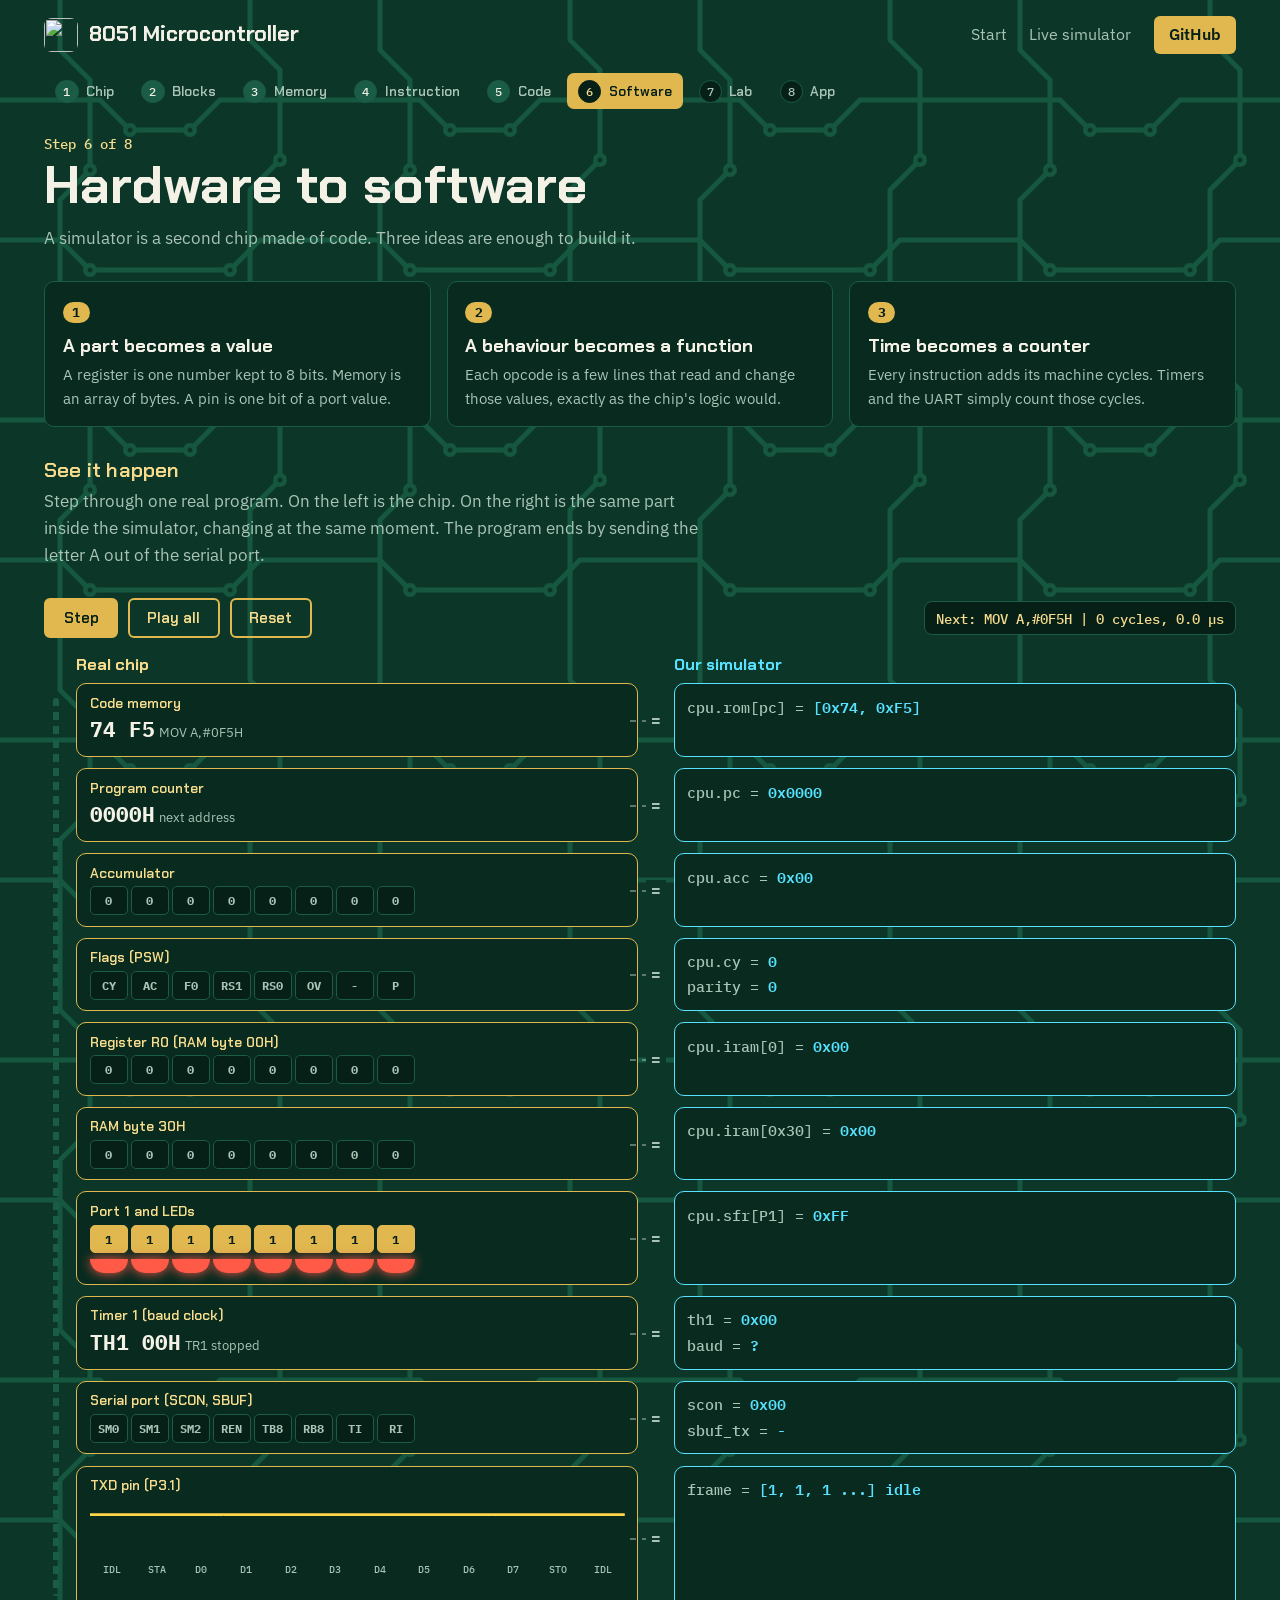
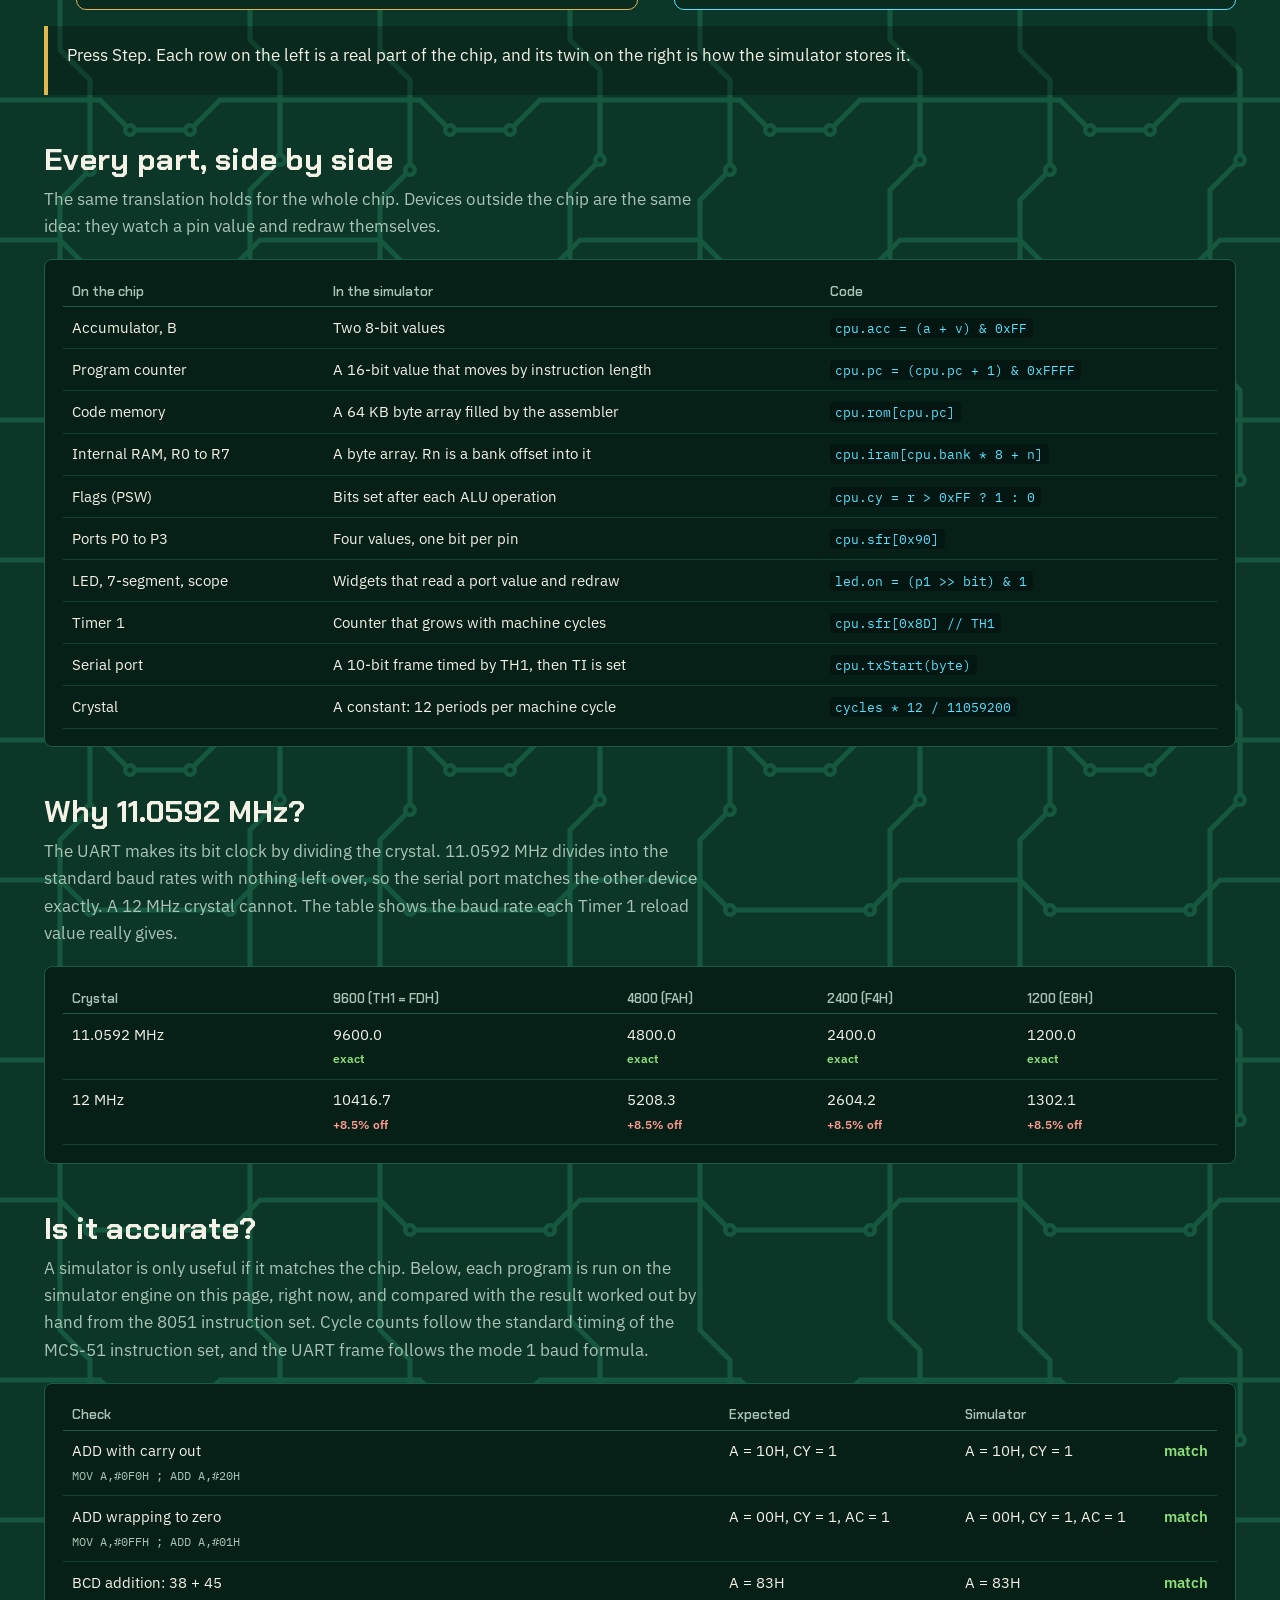
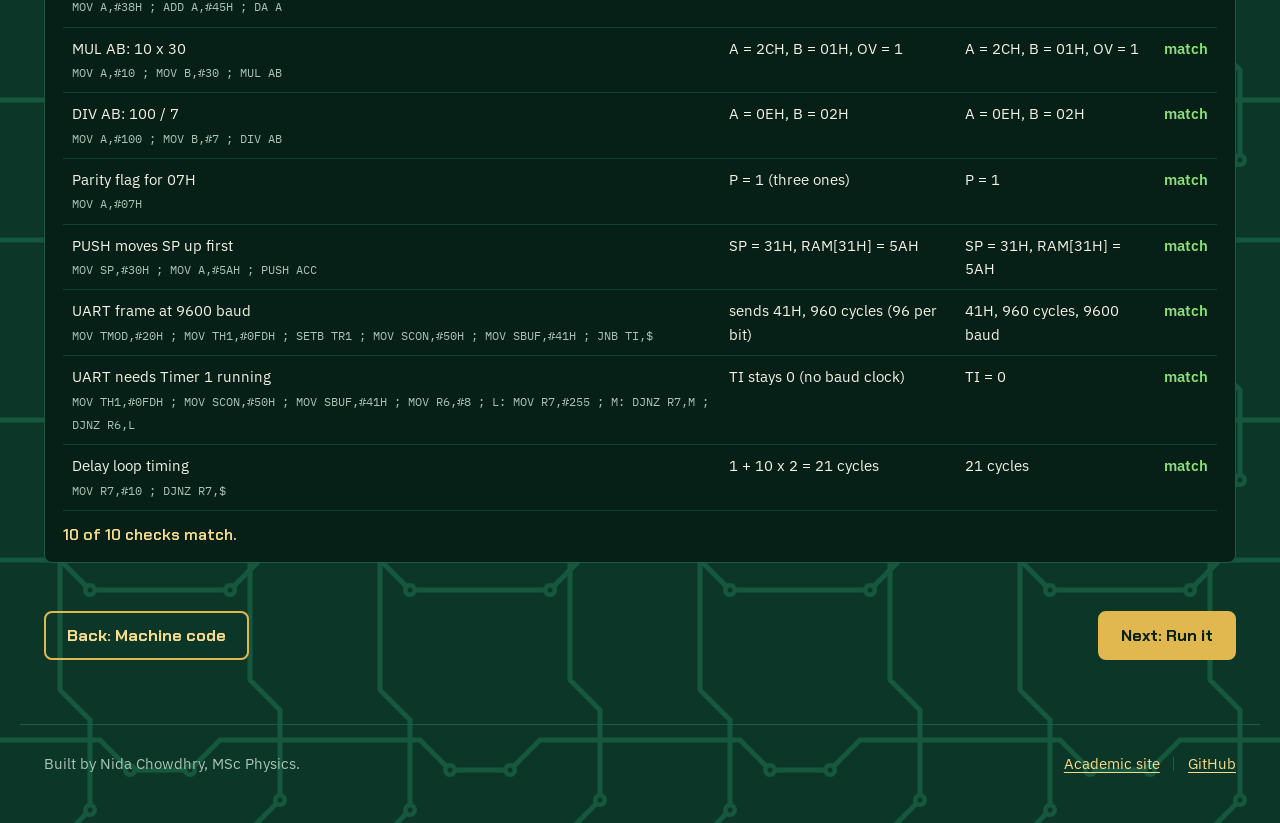
==== model.html @ 2f21e96e "Add files via upload" ====
<!DOCTYPE html>
<html lang="en">
<head>
  <meta charset="utf-8">
  <meta name="viewport" content="width=device-width, initial-scale=1">
  <title>Hardware to software | 8051 Microcontroller</title>
  <meta name="description" content="Watch one program run on the 8051 and on its software twin, from registers and memory to the UART.">
  <link rel="icon" href="assets/logo.svg" type="image/svg+xml">
  <link rel="preconnect" href="https://fonts.googleapis.com">
  <link rel="preconnect" href="https://fonts.gstatic.com" crossorigin>
  <link href="https://fonts.googleapis.com/css2?family=Chakra+Petch:wght@500;600;700&family=IBM+Plex+Mono:wght@400;500&family=IBM+Plex+Sans:wght@400;600&display=swap" rel="stylesheet">
  <link rel="stylesheet" href="style.css">
  <link rel="stylesheet" href="model.css">
</head>
<body data-page="model">

<header class="top">
  <a class="brand" href="index.html" aria-label="8051 Microcontroller, start">
    <img src="assets/logo.svg" alt="" width="34" height="34">
    <span>8051 Microcontroller</span>
  </a>
  <nav aria-label="Main">
    <a href="index.html">Start</a>
    <a href="lab.html">Live simulator</a>
    <a class="gh" href="https://github.com/chowdhrynida/8051-simulator">GitHub</a>
  </nav>
</header>

<nav id="stepper" class="stepper" aria-label="Journey"></nav>

<main class="stage">
  <p class="count">Step 6 of 8</p>
  <h1>Hardware to software</h1>

  <p class="lede">A simulator is a second chip made of code. Three ideas are enough to build it.</p>
  <div class="rules">
    <div class="rule"><i>1</i><h3>A part becomes a value</h3><p>A register is one number kept to 8 bits. Memory is an array of bytes. A pin is one bit of a port value.</p></div>
    <div class="rule"><i>2</i><h3>A behaviour becomes a function</h3><p>Each opcode is a few lines that read and change those values, exactly as the chip's logic would.</p></div>
    <div class="rule"><i>3</i><h3>Time becomes a counter</h3><p>Every instruction adds its machine cycles. Timers and the UART simply count those cycles.</p></div>
  </div>

  <h2 class="mini" style="font-size:1.3rem;margin-top:0">See it happen</h2>
  <p class="lede">Step through one real program. On the left is the chip. On the right is the same part inside the simulator, changing at the same moment. The program ends by sending the letter A out of the serial port.</p>

  <div class="tw-ctl">
    <button id="step" type="button">Step</button>
    <button id="play" type="button" class="ghost">Play all</button>
    <button id="reset" type="button" class="ghost">Reset</button>
    <span class="tw-cur" id="cur" aria-live="polite"></span>
  </div>

  <div class="tw-heads"><span>Real chip</span><span>Our simulator</span></div>
  <div class="tw-stage" id="stage">
    <div class="tw-bus"></div>
    <div class="tw-pk" id="pk"></div><div class="tw-pkl" id="pkl"></div>
  </div>
  <div class="tw-cap" id="cap" aria-live="polite"></div>

  <div class="section">
    <h2>Every part, side by side</h2>
    <p>The same translation holds for the whole chip. Devices outside the chip are the same idea: they watch a pin value and redraw themselves.</p>
    <div class="scroll panel">
      <table class="tests cheat">
        <thead><tr><th>On the chip</th><th>In the simulator</th><th>Code</th></tr></thead>
        <tbody>
          <tr><td>Accumulator, B</td><td>Two 8-bit values</td><td><code>cpu.acc = (a + v) &amp; 0xFF</code></td></tr>
          <tr><td>Program counter</td><td>A 16-bit value that moves by instruction length</td><td><code>cpu.pc = (cpu.pc + 1) &amp; 0xFFFF</code></td></tr>
          <tr><td>Code memory</td><td>A 64 KB byte array filled by the assembler</td><td><code>cpu.rom[cpu.pc]</code></td></tr>
          <tr><td>Internal RAM, R0 to R7</td><td>A byte array. Rn is a bank offset into it</td><td><code>cpu.iram[cpu.bank * 8 + n]</code></td></tr>
          <tr><td>Flags (PSW)</td><td>Bits set after each ALU operation</td><td><code>cpu.cy = r &gt; 0xFF ? 1 : 0</code></td></tr>
          <tr><td>Ports P0 to P3</td><td>Four values, one bit per pin</td><td><code>cpu.sfr[0x90]</code></td></tr>
          <tr><td>LED, 7-segment, scope</td><td>Widgets that read a port value and redraw</td><td><code>led.on = (p1 &gt;&gt; bit) &amp; 1</code></td></tr>
          <tr><td>Timer 1</td><td>Counter that grows with machine cycles</td><td><code>cpu.sfr[0x8D]  // TH1</code></td></tr>
          <tr><td>Serial port</td><td>A 10-bit frame timed by TH1, then TI is set</td><td><code>cpu.txStart(byte)</code></td></tr>
          <tr><td>Crystal</td><td>A constant: 12 periods per machine cycle</td><td><code>cycles * 12 / 11059200</code></td></tr>
        </tbody>
      </table>
    </div>
  </div>

  <div class="section">
    <h2>Why 11.0592 MHz?</h2>
    <p>The UART makes its bit clock by dividing the crystal. 11.0592 MHz divides into the standard baud rates with nothing left over, so the serial port matches the other device exactly. A 12 MHz crystal cannot. The table shows the baud rate each Timer 1 reload value really gives.</p>
    <div class="scroll panel">
      <table class="tests" id="baudTbl">
        <thead><tr><th>Crystal</th><th>9600 (TH1 = FDH)</th><th>4800 (FAH)</th><th>2400 (F4H)</th><th>1200 (E8H)</th></tr></thead>
        <tbody></tbody>
      </table>
    </div>
  </div>

  <div class="section">
    <h2>Is it accurate?</h2>
    <p>A simulator is only useful if it matches the chip. Below, each program is run on the simulator engine on this page, right now, and compared with the result worked out by hand from the 8051 instruction set. Cycle counts follow the standard timing of the MCS-51 instruction set, and the UART frame follows the mode 1 baud formula.</p>
    <div class="scroll panel">
      <table class="tests" id="tests">
        <thead><tr><th>Check</th><th>Expected</th><th>Simulator</th><th></th></tr></thead>
        <tbody></tbody>
      </table>
      <p class="sum" id="testSum"></p>
    </div>
  </div>
</main>

<div id="pager" class="pager"></div>

<footer class="foot">
  <p>Built by Nida Chowdhry, MSc Physics.</p>
  <p><a href="https://chowdhrynida.github.io">Academic site</a> <span class="sep" aria-hidden="true"></span> <a href="https://github.com/chowdhrynida">GitHub</a></p>
</footer>

<script src="sim.js"></script>
<script src="pages.js"></script>
<script src="model.js"></script>
</body>
</html>
---- style.css ----
:root {
  --mask: #0c3628;
  --mask-dark: #082a1f;
  --mask-deep: #061f17;
  --edge: #1a5c46;
  --gold: #e0b84f;
  --gold-hi: #f6dc8c;
  --silk: #f4f1e6;
  --muted: #a9c4b7;
  --led-on: #ff5a48;
  --led-off: #3b1512;
  --ch1: #ffd54a;
  --ch2: #58e2ff;
  --display: "Chakra Petch", system-ui, sans-serif;
  --body: "IBM Plex Sans", system-ui, sans-serif;
  --mono: "IBM Plex Mono", ui-monospace, "Courier New", monospace;
}

* { box-sizing: border-box; }
html { scroll-behavior: smooth; background: var(--mask); }

body {
  margin: 0;
  background: var(--mask) url("data:image/svg+xml,%3Csvg xmlns=%22http://www.w3.org/2000/svg%22 width=%22320%22 height=%22320%22 viewBox=%220 0 320 320%22%3E%3Crect width=%22320%22 height=%22320%22 fill=%22%230c3628%22/%3E%3Cg fill=%22none%22 stroke=%22%2315573f%22 stroke-width=%225%22 stroke-linecap=%22round%22 stroke-linejoin=%22round%22%3E%3Cpath d=%22M0 100H100L130 130H190L220 100H320%22/%3E%3Cpath d=%22M0 240H60L90 270H230L260 240H320%22/%3E%3Cpath d=%22M60 0V50L90 80V170L60 200V320%22/%3E%3Cpath d=%22M250 0V40L280 70V160L250 190V320%22/%3E%3C/g%3E%3Cg fill=%22%2315573f%22%3E%3Ccircle cx=%22130%22 cy=%22130%22 r=%227%22/%3E%3Ccircle cx=%22190%22 cy=%22130%22 r=%227%22/%3E%3Ccircle cx=%2290%22 cy=%22270%22 r=%227%22/%3E%3Ccircle cx=%22230%22 cy=%22270%22 r=%227%22/%3E%3Ccircle cx=%2290%22 cy=%22170%22 r=%227%22/%3E%3Ccircle cx=%22280%22 cy=%22160%22 r=%227%22/%3E%3C/g%3E%3Cg fill=%22%230c3628%22%3E%3Ccircle cx=%22130%22 cy=%22130%22 r=%222.5%22/%3E%3Ccircle cx=%22190%22 cy=%22130%22 r=%222.5%22/%3E%3Ccircle cx=%2290%22 cy=%22270%22 r=%222.5%22/%3E%3Ccircle cx=%22230%22 cy=%22270%22 r=%222.5%22/%3E%3Ccircle cx=%2290%22 cy=%22170%22 r=%222.5%22/%3E%3Ccircle cx=%22280%22 cy=%22160%22 r=%222.5%22/%3E%3C/g%3E%3C/svg%3E") repeat;
  color: var(--silk);
  font-family: var(--body);
  font-size: 1.0625rem;
  line-height: 1.6;
  -webkit-font-smoothing: antialiased;
}

a { color: var(--gold-hi); text-underline-offset: 3px; }
a:hover { color: #fff; }
:focus-visible { outline: 3px solid var(--gold-hi); outline-offset: 3px; border-radius: 4px; }

code { font-family: var(--mono); font-size: .9em; color: var(--gold-hi); background: rgba(0,0,0,.28); padding: .08em .4em; border-radius: 4px; }

/* ---------- header ---------- */
.top {
  display: flex; align-items: center; justify-content: space-between; gap: 1rem; flex-wrap: wrap;
  max-width: 1240px; margin: 0 auto; padding: 1rem 1.5rem;
}
.brand { display: flex; align-items: center; gap: .7rem; color: var(--silk); text-decoration: none; font: 700 1.35rem/1 var(--display); }
.brand img { border-radius: 8px; }
.top nav { display: flex; gap: 1.4rem; align-items: center; flex-wrap: wrap; }
.top nav a { color: var(--muted); text-decoration: none; font-size: .98rem; }
.top nav a:hover { color: #fff; }
.top nav a.gh { color: var(--mask-deep); background: var(--gold); padding: .4rem .95rem; border-radius: 6px; font-weight: 600; }
.top nav a.gh:hover { background: var(--gold-hi); }

/* ---------- intro ---------- */
.intro { max-width: 1240px; margin: 0 auto; padding: 1.6rem 1.5rem 1.8rem; }
h1 {
  font: 700 clamp(2.4rem, 5.4vw, 4.2rem)/1 var(--display);
  margin: 0 0 1rem; color: var(--silk); max-width: 18ch;
}
.intro p { max-width: 62ch; margin: 0; color: var(--muted); }

/* ---------- the board ---------- */
.board {
  position: relative;
  max-width: 1240px;
  margin: 0 auto 4rem;
  padding: 1.6rem 1.4rem 1.6rem;
  background-color: var(--mask-dark);
  border: 3px solid var(--gold);
  border-radius: 18px;
  box-shadow: 0 0 0 6px rgba(0,0,0,.25), 0 40px 80px -30px rgba(0,0,0,.8);
  background-image:
    radial-gradient(circle at 22px 22px, #041510 0 6px, var(--gold) 6.5px 10px, transparent 10.5px),
    radial-gradient(circle at calc(100% - 22px) 22px, #041510 0 6px, var(--gold) 6.5px 10px, transparent 10.5px),
    radial-gradient(circle at 22px calc(100% - 22px), #041510 0 6px, var(--gold) 6.5px 10px, transparent 10.5px),
    radial-gradient(circle at calc(100% - 22px) calc(100% - 22px), #041510 0 6px, var(--gold) 6.5px 10px, transparent 10.5px);
}
@media (min-width: 1300px) { .board { width: calc(100% - 3rem); } }

.bar {
  display: flex; flex-wrap: wrap; align-items: end; gap: .9rem 1.4rem;
  padding: .2rem 1.6rem 1.2rem;
}
.btns { display: flex; gap: .55rem; flex-wrap: wrap; }
.field { display: flex; flex-direction: column; gap: .2rem; font-size: .8rem; color: var(--muted); }
.field span { font-family: var(--display); font-weight: 600; letter-spacing: .02em; }
select {
  font: 500 .92rem var(--mono); color: var(--silk); background: var(--mask-deep);
  border: 2px solid var(--edge); border-radius: 6px; padding: .42rem .5rem; max-width: 100%;
}
select:focus { border-color: var(--gold); outline: none; box-shadow: 0 0 0 3px rgba(224,184,79,.3); }

button {
  font: 600 .95rem var(--display); color: var(--mask-deep); background: var(--gold);
  border: 2px solid var(--gold); padding: .5rem 1.1rem; border-radius: 6px; cursor: pointer;
  transition: background .15s, transform .1s;
}
button:hover:not(:disabled) { background: var(--gold-hi); border-color: var(--gold-hi); }
button:active:not(:disabled) { transform: translateY(1px); }
button.ghost { background: transparent; color: var(--gold-hi); border-color: var(--gold); }
button.ghost:hover:not(:disabled) { background: rgba(224,184,79,.14); color: #fff; }
button:disabled { opacity: .45; cursor: not-allowed; }
button.on { background: var(--led-on); border-color: var(--led-on); color: #1a0705; }

.status { margin: 0 0 0 auto; font: 500 .9rem var(--mono); color: var(--gold-hi); min-height: 1.4em; align-self: center; text-align: right; }
.status.bad { color: #ff9c8f; }

.cols { display: grid; grid-template-columns: minmax(0, 1fr) minmax(0, 1fr); gap: 1.2rem; padding: 0 .5rem; }
.col { display: flex; flex-direction: column; gap: 1.2rem; min-width: 0; }

.panel {
  background: var(--mask-deep);
  border: 1px solid var(--edge);
  border-radius: 12px;
  padding: 1rem 1.1rem 1.1rem;
  min-width: 0;
}
.panel h2 { font: 600 1.05rem/1.3 var(--display); margin: 0 0 .7rem; color: var(--silk); }
.panel h2 .ref {
  display: inline-block; font: 500 .72rem var(--mono); color: var(--mask-deep); background: var(--gold);
  padding: .05rem .4rem; border-radius: 4px; margin-right: .35rem; vertical-align: .08em;
}
.dim { color: var(--muted); font-weight: 500; }
.hint { margin: .7rem 0 0; font-size: .82rem; color: var(--muted); line-height: 1.5; }

/* editor */
#src {
  width: 100%; height: 300px; resize: vertical;
  font: 400 .92rem/1.55 var(--mono); color: var(--silk);
  background: #04130d; border: 2px solid var(--edge); border-radius: 8px; padding: .8rem;
  tab-size: 4; white-space: pre; overflow: auto;
}
#src:focus { border-color: var(--gold); outline: none; box-shadow: 0 0 0 3px rgba(224,184,79,.25); }
.errs { list-style: none; margin: .6rem 0 0; padding: 0; font: 400 .85rem var(--mono); color: #ffb3a8; }
.errs li { padding: .15rem 0; }

/* tables */
.scroll { overflow: auto; border-radius: 8px; }
.listing-wrap { max-height: 300px; background: #04130d; border: 1px solid var(--edge); }
.trace-wrap { max-height: 200px; background: #04130d; border: 1px solid var(--edge); }
.tbl { width: 100%; border-collapse: collapse; font: 400 .85rem var(--mono); }
.tbl th { position: sticky; top: 0; background: var(--mask-dark); color: var(--muted); text-align: left; font: 600 .78rem var(--display); padding: .35rem .6rem; }
.tbl td { padding: .22rem .6rem; white-space: nowrap; }
.tbl td.addr { color: var(--gold-hi); }
.tbl td.bytes { color: var(--muted); }
.tbl tr.pc td { background: rgba(224,184,79,.22); color: #fff; }
.tbl tr.pc td.addr { color: #fff; }
.tbl td.lbl { color: var(--ch2); }

/* io: LEDs, seven-segment */
.io { display: grid; grid-template-columns: 1fr auto; gap: 1rem 1.6rem; align-items: center; }
.leds { display: flex; gap: .6rem; flex-wrap: wrap; }
.led { display: flex; flex-direction: column; align-items: center; gap: .3rem; font: 500 .68rem var(--mono); color: var(--muted); }
.led i {
  display: block; width: 26px; height: 26px; border-radius: 50%;
  background: radial-gradient(circle at 35% 30%, #5a2620, var(--led-off) 65%);
  border: 2px solid #1d0907; transition: box-shadow .1s, background .1s;
}
.led.on i { background: radial-gradient(circle at 35% 30%, #ffd2c9, var(--led-on) 55%); box-shadow: 0 0 14px 3px rgba(255,90,72,.75); }
.seg { width: 84px; height: auto; grid-column: 2; grid-row: 1 / span 2; }
.seg rect:not(:first-child), .seg circle { fill: var(--led-off); transition: fill .1s, filter .1s; }
.seg .on { fill: var(--led-on) !important; filter: drop-shadow(0 0 5px rgba(255,90,72,.9)); }
.ports { grid-column: 1; display: flex; gap: .5rem; margin: 0; flex-wrap: wrap; }
.ports div { background: #04130d; border: 1px solid var(--edge); border-radius: 6px; padding: .25rem .6rem; display: flex; gap: .5rem; align-items: baseline; }
.ports dt { font: 600 .8rem var(--display); color: var(--muted); }
.ports dd { margin: 0; font: 500 1rem var(--mono); color: var(--gold-hi); }

/* registers */
.regs { display: grid; grid-template-columns: repeat(3, minmax(0, 1fr)); gap: .6rem; }
.reg { background: #04130d; border: 1px solid var(--edge); border-radius: 8px; padding: .4rem .7rem; display: flex; flex-direction: column; }
.reg span { font: 600 .74rem var(--display); color: var(--muted); }
.reg b { font: 500 1.5rem/1.2 var(--mono); color: var(--gold-hi); }
.flags { display: flex; gap: .4rem; margin-top: .8rem; flex-wrap: wrap; }
.flag { font: 500 .78rem var(--mono); padding: .15rem .5rem; border-radius: 5px; border: 1px solid var(--edge); color: var(--muted); background: #04130d; }
.flag.on { background: var(--gold); border-color: var(--gold); color: var(--mask-deep); font-weight: 600; }
.banks { margin-top: .9rem; }
.bank-title { margin: 0 0 .4rem; font: 600 .8rem var(--display); color: var(--muted); }
.bank-title b { color: var(--gold-hi); }
.rn { display: grid; grid-template-columns: repeat(8, minmax(0, 1fr)); gap: .35rem; }
.rn div { background: #04130d; border: 1px solid var(--edge); border-radius: 6px; text-align: center; padding: .2rem 0; }
.rn span { display: block; font: 500 .68rem var(--mono); color: var(--muted); }
.rn b { font: 500 .95rem var(--mono); color: var(--silk); }

/* scope */
.scope-bar { display: flex; gap: 1rem; flex-wrap: wrap; margin-bottom: .7rem; }
.scope-bar .field { flex-direction: row; align-items: center; gap: .45rem; }
.scope-bar .ch1 { color: var(--ch1); }
.scope-bar .ch2 { color: var(--ch2); }
.scope { width: 100%; height: auto; aspect-ratio: 2 / 1; display: block; border-radius: 8px; border: 2px solid #22382f; background: #030a07; }
.readout { margin: .6rem 0 0; font: 500 .9rem var(--mono); color: var(--gold-hi); }

/* RAM */
.ram { border-collapse: separate; border-spacing: 2px; font: 400 .8rem var(--mono); width: 100%; }
.ram th { color: var(--muted); font-weight: 500; padding: .1rem .2rem; text-align: center; }
.ram td { text-align: center; padding: .18rem 0; background: #04130d; color: var(--silk); border-radius: 3px; min-width: 1.7em; }
.ram td.bank { background: #133a2d; }
.ram td.sp { outline: 2px solid var(--gold); outline-offset: -2px; }
.ram td.chg { animation: flash .8s ease-out; }
@keyframes flash { 0% { background: var(--gold); color: var(--mask-deep); } 100% { } }

/* ---------- desktop app ---------- */
.app, .dl { max-width: 1240px; margin: 0 auto; padding: 0 1.5rem 4rem; }
.app-head { max-width: 62ch; }
h2 { font: 700 2.4rem/1.05 var(--display); margin: 0 0 .9rem; color: var(--silk); }
.app-head p { margin: 0; color: var(--muted); }
h3 { font: 700 1.9rem/1.1 var(--display); color: var(--gold-hi); margin: 0 0 .7rem; }

.feat { display: grid; grid-template-columns: minmax(0, 5fr) minmax(0, 7fr); gap: 3rem; align-items: center; margin-top: 3.5rem; }
.feat:nth-of-type(even) { grid-template-columns: minmax(0, 7fr) minmax(0, 5fr); }
.feat:nth-of-type(even) .feat-text { order: 2; }
.feat-text p { margin: 0 0 .8rem; max-width: 46ch; }

.shot { margin: 0; }
.shot img { width: 100%; height: auto; display: block; border-radius: 12px; border: 2px solid var(--gold); box-shadow: 0 30px 60px -30px rgba(0,0,0,.8); }
.shot figcaption { display: none; }
.shot.missing img { display: none; }
.shot.missing { min-height: 240px; display: grid; place-items: center; text-align: center; padding: 2rem; border: 2px dashed var(--edge); border-radius: 12px; background: rgba(0,0,0,.2); }
.shot.missing figcaption { display: block; color: var(--muted); }

.dl { display: grid; grid-template-columns: minmax(0, 5fr) minmax(0, 7fr); gap: 3rem; align-items: start; border-top: 1px solid var(--edge); padding-top: 3.5rem; }
.dl-text p { margin: 0 0 .9rem; max-width: 46ch; }
.big-btn {
  display: inline-block; margin-top: .4rem; font: 700 1.05rem var(--display); color: var(--mask-deep); background: var(--gold);
  padding: .8rem 1.5rem; border-radius: 8px; text-decoration: none; border: 2px solid var(--gold);
}
.big-btn:hover { background: var(--gold-hi); color: var(--mask-deep); }
.term { margin: 0; background: #030a07; border: 1px solid var(--edge); border-radius: 12px; padding: 1.2rem 1.4rem; overflow-x: auto; font: 400 .95rem/1.8 var(--mono); }
.term code { background: none; padding: 0; color: var(--silk); font-size: inherit; }

/* ---------- footer ---------- */
.foot { max-width: 1240px; margin: 0 auto; padding: 1.6rem 1.5rem 3rem; border-top: 1px solid var(--edge); color: var(--muted); font-size: .95rem; display: flex; justify-content: space-between; gap: 1rem; flex-wrap: wrap; }
.foot p { margin: 0; }
.sep::before { content: ""; display: inline-block; width: 1px; height: .9em; background: var(--edge); margin: 0 .6rem; vertical-align: -.1em; }

/* ---------- small screens ---------- */
@media (max-width: 980px) {
  .cols { grid-template-columns: minmax(0, 1fr); }
  .feat, .feat:nth-of-type(even), .dl { grid-template-columns: minmax(0, 1fr); gap: 1.4rem; }
  .feat:nth-of-type(even) .feat-text { order: 0; }
  .feat { margin-top: 3rem; }
  .status { margin: 0; text-align: left; width: 100%; }
  .top nav a:not(.gh) { display: none; }
}
@media (max-width: 560px) {
  .board { padding: 1.2rem .4rem; border-radius: 14px; }
  .bar { padding: .2rem 1rem 1rem; }
  .cols { padding: 0 .3rem; }
  .io { grid-template-columns: minmax(0, 1fr); }
  .seg { grid-column: 1; grid-row: auto; width: 76px; }
  .rn { grid-template-columns: repeat(4, minmax(0, 1fr)); }
  .ram { font-size: .7rem; }
}
@media (prefers-reduced-motion: reduce) {
  html { scroll-behavior: auto; }
  * { transition: none !important; animation: none !important; }
}

/* =====================================================
   Journey pages
   ===================================================== */
.stepper { max-width: 1240px; margin: 0 auto; padding: 0 1.5rem; }
.stepper ol { list-style: none; display: flex; gap: .3rem; margin: 0; padding: .2rem 0 .4rem; overflow-x: auto; }
.stepper a {
  display: flex; align-items: center; gap: .45rem; padding: .35rem .65rem; border-radius: 7px;
  color: var(--muted); text-decoration: none; font: 600 .84rem var(--display); white-space: nowrap; border: 1px solid transparent;
}
.stepper a:hover { color: #fff; border-color: var(--edge); }
.stepper a i {
  width: 1.45rem; height: 1.45rem; border-radius: 50%; display: grid; place-items: center;
  font: 500 .72rem var(--mono); font-style: normal; background: var(--mask-deep); border: 1px solid var(--edge);
}
.stepper a.done i { background: var(--edge); color: var(--silk); }
.stepper a[aria-current="step"] { color: var(--mask-deep); background: var(--gold); }
.stepper a[aria-current="step"] i { background: var(--mask-deep); color: var(--gold-hi); border-color: var(--mask-deep); }

.stage { max-width: 1240px; margin: 0 auto; padding: 1.2rem 1.5rem 2rem; }
.count { margin: 0 0 .4rem; font: 500 .85rem var(--mono); color: var(--gold-hi); }
.stage h1 { font-size: clamp(2rem, 4.4vw, 3.3rem); max-width: none; margin-bottom: .8rem; }
.stage .lede { max-width: 66ch; color: var(--muted); margin: 0 0 1.8rem; }
.stage .lede + .lede { margin-top: -1rem; }
.stage.wide .board { margin-bottom: 1rem; }

.pager { max-width: 1240px; margin: 0 auto; padding: 1rem 1.5rem 4rem; display: flex; justify-content: space-between; gap: 1rem; flex-wrap: wrap; }
.pager a { font: 700 1rem var(--display); text-decoration: none; padding: .75rem 1.3rem; border-radius: 8px; border: 2px solid var(--gold); }
.pager .next { background: var(--gold); color: var(--mask-deep); }
.pager .next:hover { background: var(--gold-hi); border-color: var(--gold-hi); color: var(--mask-deep); }
.pager .back { color: var(--gold-hi); }
.pager .back:hover { background: rgba(224,184,79,.14); color: #fff; }

.split { display: grid; grid-template-columns: minmax(0, 5fr) minmax(0, 6fr); gap: 2rem; align-items: start; }
.info { position: sticky; top: 1rem; }
.info h2, .panel h2.big { font: 700 1.8rem/1.1 var(--display); margin: 0 0 .6rem; }
.info p { margin: 0 0 .8rem; }
.mini { font: 600 .85rem var(--display); color: var(--gold-hi); margin: 1rem 0 .3rem; letter-spacing: .01em; }
.facts { margin: .8rem 0 0; padding-left: 1.1rem; color: var(--muted); }
.facts li { margin: .2rem 0; }
.pin-no { font: 500 .85rem var(--mono); color: var(--muted); margin: 0 0 .2rem !important; }
.tag { display: inline-block; font: 600 .8rem var(--display); padding: .1rem .6rem; border-radius: 999px; border: 2px solid var(--c, var(--gold)); color: var(--c, var(--gold)); }
.notice { margin: 1.6rem 0 0; padding: 1rem 1.2rem; background: rgba(0,0,0,.25); border-left: 4px solid var(--gold); border-radius: 0 8px 8px 0; max-width: 70ch; }
.notice h2 { font: 700 1.2rem var(--display); margin: 0 0 .4rem; }
.notice ul { margin: 0; padding-left: 1.1rem; color: var(--muted); }
.notice li { margin: .25rem 0; }

/* chip */
#dip svg { width: 100%; height: auto; max-width: 560px; display: block; margin: 0 auto; }
.dip-body { fill: #0b0f0d; stroke: #2b3833; stroke-width: 3; }
.dip-notch { fill: #06100b; stroke: #2b3833; stroke-width: 3; }
.dip-dot { fill: #1b2521; }
.dip-name { font: 700 64px var(--display); fill: #4c5a54; }
.dip-sub { font: 500 18px var(--mono); fill: #3a4640; }
.pin { cursor: pointer; }
.pin rect { stroke: #04100a; stroke-width: 1.5; transition: filter .12s, opacity .15s; }
.pin .num { font: 600 13px var(--mono); fill: #06140f; pointer-events: none; }
.pin .lbl { font: 500 15px var(--mono); fill: var(--silk); }
.pin:hover rect, .pin:focus rect, .pin.sel rect { filter: brightness(1.3) drop-shadow(0 0 7px var(--c)); }
.pin.sel .lbl { fill: var(--gold-hi); }
.pin:focus { outline: none; }
.pin:focus-visible rect { stroke: #fff; stroke-width: 3; }
.pin.dim { opacity: .18; }
.legend { display: flex; flex-wrap: wrap; gap: .5rem; margin: 0 0 1.2rem; }
.lg { display: flex; align-items: center; gap: .45rem; font: 600 .85rem var(--display); color: var(--silk); background: var(--mask-deep); border: 2px solid var(--edge); padding: .3rem .7rem; border-radius: 999px; }
.lg i { width: .8rem; height: .8rem; border-radius: 3px; background: var(--c); }
.lg span { color: var(--muted); font: 500 .8rem var(--mono); }
.lg:hover:not(:disabled), .lg.on { background: rgba(224,184,79,.14); border-color: var(--gold); color: #fff; }

/* landing */
.landing { max-width: 1240px; margin: 0 auto; padding: 1.5rem 1.5rem 3rem; display: grid; grid-template-columns: minmax(0, 8fr) minmax(0, 4fr); gap: 2rem; align-items: center; min-height: calc(100vh - 110px); }
.landing h1 { font-size: clamp(2.5rem, 5.6vw, 4.6rem); line-height: .95; max-width: none; margin: 0 0 1.4rem; overflow-wrap: anywhere; }
.phrase { font: 600 clamp(1.35rem, 2.8vw, 2.1rem)/1.25 var(--display); color: var(--gold-hi); max-width: 26ch; margin: 0 0 1rem; }
.landing .sub { color: var(--muted); max-width: 52ch; margin: 0 0 2rem; }
.cta { display: flex; gap: 1rem; align-items: center; flex-wrap: wrap; }
.cta .big-btn { margin: 0; font-size: 1.2rem; padding: .95rem 2rem; }
.cta a.skip { color: var(--muted); }
.route { list-style: none; display: flex; gap: .35rem 1rem; flex-wrap: wrap; padding: 0; margin: 2.4rem 0 0; font: 500 .85rem var(--mono); color: var(--muted); }
.route li::before { content: counter(r, decimal-leading-zero) " "; counter-increment: r; color: var(--gold); }
.route { counter-reset: r; }
#heroChip svg { width: 100%; height: auto; max-height: 78vh; display: block; margin: 0 auto; filter: drop-shadow(0 30px 40px rgba(0,0,0,.55)); }
#heroChip .pin { cursor: default; }
#heroChip .pin rect { animation: lit 1.6s ease-out both; animation-delay: var(--d); }
@keyframes lit { from { opacity: .1; filter: brightness(.5); } 60% { opacity: 1; filter: brightness(1.7) drop-shadow(0 0 8px var(--c)); } to { opacity: 1; filter: none; } }
.landing-foot { max-width: 1240px; margin: 0 auto; padding: 0 1.5rem 2.5rem; color: var(--muted); font-size: .95rem; }

/* blocks */
.blocksvg { width: 100%; height: auto; display: block; }
.blocksvg .bus { stroke: #6e5f2b; stroke-width: 7; stroke-linecap: round; fill: none; }
.blocksvg .stub { stroke: #6e5f2b; stroke-width: 3; fill: none; }
.blocksvg .bk { cursor: pointer; }
.blocksvg .bk rect { fill: var(--mask-deep); stroke: var(--edge); stroke-width: 2.5; transition: stroke .15s, filter .15s; }
.blocksvg .bk:hover rect { stroke: var(--gold); }
.blocksvg .bk.sel rect { stroke: var(--gold-hi); filter: drop-shadow(0 0 8px rgba(224,184,79,.6)); fill: #0d3324; }
.blocksvg .bk:focus { outline: none; }
.blocksvg .bk:focus-visible rect { stroke: #fff; stroke-width: 3.5; }
.blocksvg .t1 { font: 700 22px var(--display); fill: var(--silk); pointer-events: none; }
.blocksvg .t2 { font: 400 15px var(--body); fill: var(--muted); pointer-events: none; }
.blocksvg .cap { font: 500 12px var(--mono); fill: #86723a; }

/* memory */
.mem { display: grid; grid-template-columns: minmax(0, 1fr) minmax(0, 1fr); gap: 1.2rem; }
.mem h3 { font: 700 1.05rem var(--display); margin: 0 0 .6rem; color: var(--gold-hi); }
.mcol { display: flex; flex-direction: column; gap: 4px; }
.mseg {
  display: flex; flex-direction: column; justify-content: center; text-align: left; gap: .1rem;
  background: var(--mask-deep); color: var(--silk); border: 2px solid var(--edge); border-radius: 8px;
  padding: .55rem .8rem; font: 600 .95rem var(--display); cursor: pointer;
}
.mseg small { font: 400 .8rem var(--mono); color: var(--muted); }
.mseg:hover:not(:disabled), .mseg.sel { background: #0d3324; border-color: var(--gold); color: #fff; }
.mseg.sfr { min-height: 120px; background-image: repeating-linear-gradient(135deg, transparent 0 10px, rgba(88,226,255,.06) 10px 20px); }
.mseg.scratch { min-height: 150px; }
.mseg.bits { min-height: 64px; }
.mseg.banks { min-height: 110px; }
.mseg.ext { min-height: 170px; background-image: repeating-linear-gradient(135deg, transparent 0 10px, rgba(255,255,255,.04) 10px 20px); }
.mseg.rom { min-height: 130px; }
.addr-tool { margin-top: 1.4rem; }
.addr-tool label { display: flex; align-items: center; gap: .7rem; flex-wrap: wrap; font: 600 .95rem var(--display); }
.addr-tool input { width: 4.2rem; text-align: center; font: 1.4rem var(--display); text-transform: uppercase; color: var(--gold-hi); background: var(--mask-deep); border: 2px solid var(--edge); border-radius: 8px; padding: .15rem 0; }
.addr-tool input:focus { border-color: var(--gold); outline: none; box-shadow: 0 0 0 3px rgba(224,184,79,.25); }
#addrOut { margin: .7rem 0 0; min-height: 3.2em; color: var(--silk); }
.ex code { font-size: 1rem; }
.sfrs { display: flex; flex-wrap: wrap; gap: .4rem; margin-top: .6rem; }
.sfrs span { font: 400 .8rem var(--mono); color: var(--muted); background: #04130d; border: 1px solid var(--edge); border-radius: 5px; padding: .1rem .45rem; }
.sfrs b { color: var(--gold-hi); font-weight: 500; }

/* one instruction */
.flowbox { background: var(--mask-deep); border: 1px solid var(--edge); border-radius: 14px; padding: 1rem 1rem 1.2rem; }
#flow { width: 100%; height: auto; display: block; }
#flow .wires path { fill: none; stroke: var(--edge); stroke-width: 3; stroke-linejoin: round; transition: stroke .25s; }
#flow .wires path.lit { stroke: var(--ch2); }
#flow .blk rect:first-child { fill: #04130d; stroke: var(--edge); stroke-width: 3; transition: stroke .25s, filter .25s; }
#flow .blk.active rect:first-child { stroke: var(--gold); filter: drop-shadow(0 0 8px rgba(224,184,79,.55)); }
#flow .ttl { font: 600 13px var(--body); fill: var(--muted); }
#flow .cap { font: 400 11px var(--body); fill: #7a9488; }
#flow .val { font: 500 38px var(--display); fill: var(--silk); }
#flow .mnem { font: 500 20px var(--display); fill: var(--ch2); }
#flow .mono { font: 500 21px var(--display); fill: var(--silk); white-space: pre; }
#flow .row { fill: transparent; transition: fill .25s; }
#flow .row.on { fill: rgba(224,184,79,.25); }
#packet rect { fill: var(--ch2); filter: drop-shadow(0 0 8px rgba(88,226,255,.7)); }
#packet text { font: 600 20px var(--display); fill: var(--mask-deep); }
.cycle-grid { display: grid; grid-template-columns: minmax(0, 5fr) minmax(0, 7fr); gap: 2rem; align-items: start; }
.explain { border-left: 4px solid var(--ch2); padding: .2rem 0 .2rem 1rem; min-height: 9.5rem; margin-bottom: 1.2rem; }
.explain p { margin: 0; max-width: 46ch; }
.explain-title { font: 700 1.5rem/1.15 var(--display); color: var(--ch2); margin-bottom: .35rem !important; }
#cyText { color: var(--muted); }
.controls { display: flex; flex-wrap: wrap; align-items: center; gap: .9rem 1.4rem; margin-top: .9rem; }
.val-in { display: flex; align-items: center; gap: .6rem; color: var(--muted); font-size: .92rem; }
.val-in input { width: 3.2rem; text-align: center; font: 1.35rem var(--display); text-transform: uppercase; color: var(--gold-hi); background: var(--mask-deep); border: 2px solid var(--edge); border-radius: 8px; padding: .1rem 0; }
.val-in input:focus { border-color: var(--gold); outline: none; box-shadow: 0 0 0 3px rgba(224,184,79,.25); }
.counter { margin: 0; color: var(--muted); font-size: .92rem; margin-left: auto; }

/* machine code */
.asm-in { display: flex; gap: .8rem; align-items: center; flex-wrap: wrap; margin-bottom: 1rem; }
.asm-in input { flex: 1 1 260px; max-width: 420px; font: 500 1.3rem var(--mono); color: var(--silk); background: #04130d; border: 2px solid var(--edge); border-radius: 10px; padding: .6rem .9rem; }
.asm-in input:focus { border-color: var(--gold); outline: none; box-shadow: 0 0 0 3px rgba(224,184,79,.25); }
.chips { display: flex; flex-wrap: wrap; gap: .45rem; margin: 0 0 1.6rem; }
.chipbtn { font: 500 .85rem var(--mono); color: var(--silk); background: var(--mask-deep); border: 1px solid var(--edge); border-radius: 6px; padding: .3rem .6rem; cursor: pointer; }
.chipbtn:hover:not(:disabled) { border-color: var(--gold); background: #0d3324; color: #fff; }
.bytes { display: flex; gap: .8rem; flex-wrap: wrap; }
.bytebox { background: var(--mask-deep); border: 2px solid var(--edge); border-radius: 12px; padding: .6rem 1rem .7rem; text-align: center; min-width: 116px; }
.bytebox.op { border-color: var(--gold); }
.bytebox small { display: block; font: 600 .78rem var(--display); color: var(--muted); }
.bytebox b { display: block; font: 500 2.4rem/1.1 var(--display); color: var(--gold-hi); }
.bytebox .bin { font: 400 .8rem var(--mono); color: var(--ch2); }
.stat { margin: 1rem 0 .4rem; color: var(--silk); }
.stat b { color: var(--gold-hi); }
.note { margin: .5rem 0 0; color: var(--muted); max-width: 70ch; }
.bad { color: #ffb3a8; }
.dim { color: var(--muted); }

/* hardware to software */
.map { display: grid; grid-template-columns: minmax(0, 3fr) minmax(0, 8fr); gap: 1.5rem; align-items: start; }
.parts { display: flex; flex-direction: column; gap: .4rem; }
.part { text-align: left; background: var(--mask-deep); color: var(--silk); border: 2px solid var(--edge); border-radius: 8px; padding: .55rem .8rem; font: 600 .95rem var(--display); cursor: pointer; }
.part:hover:not(:disabled), .part.sel { background: #0d3324; border-color: var(--gold); color: #fff; }
.pycode { margin: 0; background: #030a07; border: 1px solid var(--edge); border-radius: 10px; padding: 1rem 1.2rem; overflow-x: auto; font: 400 .95rem/1.7 var(--mono); }
.pycode code { background: none; color: var(--silk); padding: 0; font-size: inherit; }
.tests { width: 100%; border-collapse: collapse; font-size: .92rem; }
.tests th { text-align: left; font: 600 .82rem var(--display); color: var(--muted); padding: .4rem .6rem; border-bottom: 1px solid var(--edge); }
.tests td { padding: .55rem .6rem; border-bottom: 1px solid rgba(26,92,70,.6); vertical-align: top; }
.tests code.p { font-size: .78rem; color: var(--muted); background: none; padding: 0; }
.okc { color: #8be07a; font-weight: 600; }
.badc { color: #ff9c8f; font-weight: 600; }
.sum { margin: .8rem 0 0; font: 600 1rem var(--display); color: var(--gold-hi); }
.section { margin-top: 3rem; }
.section h2 { font: 700 1.9rem/1.1 var(--display); margin: 0 0 .6rem; }
.section > p { max-width: 66ch; color: var(--muted); margin: 0 0 1.2rem; }

@media (max-width: 980px) {
  .split, .cycle-grid, .map, .landing { grid-template-columns: minmax(0, 1fr); }
  .info { position: static; }
  .landing { min-height: 0; padding-top: 1rem; }
  #heroChip svg { max-height: 420px; }
  .counter { margin-left: 0; width: 100%; }
  .stepper a span { display: none; }
  .stepper a[aria-current="step"] span { display: inline; }
}
@media (max-width: 560px) {
  .landing h1 { font-size: 1.95rem; }
  .mem { grid-template-columns: minmax(0, 1fr); }
  .tests td:nth-child(2), .tests th:nth-child(2) { display: none; }
}
@media (prefers-reduced-motion: reduce) {
  #heroChip .pin rect { animation: none; }
}
.stage .dl { padding-left: 0; padding-right: 0; }
/* ---------- UART panel (Run it page) ---------- */
.uart-term { min-height: 3.4rem; max-height: 9rem; overflow: auto; margin: 0 0 .7rem; padding: .7rem .9rem; background: #030a07; border: 1px solid var(--edge); border-radius: 8px; font: 500 1.05rem/1.5 var(--mono); color: #8be07a; white-space: pre-wrap; word-break: break-all; }
.uart-wave { width: 100%; height: 150px; display: block; background: #030a07; border: 1px solid var(--edge); border-radius: 8px; }
.uart-rx { display: flex; gap: .6rem; align-items: flex-end; flex-wrap: wrap; margin-top: .7rem; }
.uart-rx input { width: 3.4rem; font: 500 1rem var(--mono); color: var(--silk); background: var(--mask-deep); border: 1px solid var(--edge); border-radius: 6px; padding: .35rem .5rem; text-align: center; }
---- model.css ----
/* Hardware to software page. Uses the tokens from style.css. */
.rules{display:grid;grid-template-columns:repeat(3,1fr);gap:1rem;margin:0 0 1.8rem}
.rule{background:var(--mask-dark);border:1px solid var(--edge);border-radius:10px;padding:1rem 1.1rem}
.rule i{font:700 .8rem var(--mono);color:var(--mask-deep);background:var(--gold);border-radius:999px;padding:.1rem .6rem;font-style:normal}
.rule h3{font:700 1.15rem/1.2 var(--display);color:var(--silk);margin:.6rem 0 .3rem}
.rule p{margin:0;color:var(--muted);font-size:.95rem}
.tw-ctl{display:flex;gap:.6rem;flex-wrap:wrap;align-items:center;margin:0 0 1rem}
.tw-cur{margin-left:auto;font:500 .9rem var(--mono);color:var(--gold-hi);background:var(--mask-deep);border:1px solid var(--edge);border-radius:8px;padding:.4rem .7rem}
.tw-heads{display:grid;grid-template-columns:1fr 1fr;gap:2.2rem;padding-left:2rem;font:700 1rem var(--display);margin-bottom:.5rem}
.tw-heads span:first-child{color:var(--gold-hi)}.tw-heads span:last-child{color:var(--ch2)}
.tw-stage{position:relative;padding-left:2rem}
.tw-bus{position:absolute;left:.55rem;top:.9rem;bottom:.9rem;width:6px;border-radius:3px;background:repeating-linear-gradient(var(--edge) 0 8px,transparent 8px 14px)}
.tw-pk{position:absolute;left:0;width:22px;height:22px;border-radius:50%;background:var(--gold);box-shadow:0 0 0 5px rgba(224,184,79,.25),0 0 16px var(--gold);transition:top .8s cubic-bezier(.6,0,.3,1);z-index:3;top:0;opacity:0}
.tw-pkl{position:absolute;left:2.2rem;font:700 .8rem var(--mono);background:var(--gold);color:var(--mask-deep);border-radius:4px;padding:1px 6px;white-space:nowrap;opacity:0;z-index:3;transition:top .8s cubic-bezier(.6,0,.3,1)}
.tw-row{display:grid;grid-template-columns:1fr 1fr;gap:2.2rem;margin-bottom:.7rem;position:relative}
.tw-row:before{content:"";position:absolute;left:calc(50% - 1.6rem);top:50%;width:1.1rem;border-top:2px dashed var(--muted);opacity:.5}
.tw-row:after{content:"=";position:absolute;left:calc(50% - .65rem);top:50%;transform:translateY(-50%);font:700 1rem var(--mono);color:var(--muted);background:var(--mask);width:1.3rem;text-align:center}
.tw-box{border-radius:10px;padding:.65rem .8rem;border:1px solid var(--edge);background:var(--mask-dark);min-height:4.4rem;transition:background .3s,border-color .3s}
.tw-box.h{border-color:var(--gold)}.tw-box.s{border-color:var(--ch2)}
.tw-row.flash .tw-box{background:#3a3210;border-color:var(--gold-hi)}
.tw-box.h>b{display:block;font:600 .85rem var(--display);color:var(--gold-hi);margin-bottom:.3rem}
.tw-bits{display:flex;gap:3px}
.tw-bit{flex:1;max-width:38px;min-width:0;height:1.8rem;border-radius:5px;background:var(--mask-deep);border:1px solid var(--edge);font:700 .75rem/1.7rem var(--mono);text-align:center;color:var(--muted);transition:background .3s}
.tw-bit.on{background:var(--gold);border-color:var(--gold);color:var(--mask-deep)}
.tw-leds{display:flex;gap:3px;margin-top:.35rem}
.tw-led{flex:1;max-width:38px;height:.9rem;border-radius:0 0 14px 14px;background:var(--led-off);border:1px solid var(--edge)}
.tw-led.on{background:var(--led-on);border-color:var(--led-on);box-shadow:0 0 12px var(--led-on)}
.tw-hex{font:700 1.3rem var(--mono);color:var(--silk)}
.tw-hex small,.tw-box small{font:400 .8rem var(--body);color:var(--muted)}
.tw-py{font:500 .95rem/1.6 var(--mono);color:var(--muted);word-break:break-word}
.tw-py b{color:var(--ch2);font-weight:600}.tw-py i{font-style:normal}
.tw-wave{width:100%;height:auto;display:block}
.tw-wave .on{fill:none;stroke:var(--ch1);stroke-width:2.5}
.tw-wave .off{fill:none;stroke:var(--edge);stroke-width:2;stroke-dasharray:4 4}
.tw-wave text{font:500 9px var(--mono);fill:var(--muted);text-anchor:middle}
.tw-wave text.v{fill:var(--silk);font-weight:700}
.tw-cap{margin-top:1rem;padding:1rem 1.2rem;background:rgba(0,0,0,.25);border-left:4px solid var(--gold);border-radius:0 8px 8px 0}
.tw-cap p{margin:0 0 .6rem;font-size:1.05rem}
.tw-cap pre{margin:0;background:#030a07;border:1px solid var(--edge);border-radius:8px;padding:.7rem .9rem;font:400 .88rem/1.6 var(--mono);white-space:pre-wrap;color:var(--silk)}
.tw-math{font:500 .95rem/1.5 var(--mono);margin:0 0 .6rem;color:var(--silk)}.tw-math b{color:var(--gold-hi)}
.cheat td:first-child{white-space:nowrap}.cheat code{color:var(--ch2)}
@media(max-width:800px){.rules{grid-template-columns:1fr}}
@media(max-width:700px){.tw-heads,.tw-row{gap:1rem}.tw-row:before,.tw-row:after{display:none}.tw-bit{height:1.5rem;line-height:1.4rem;font-size:.6rem}.tw-py{font-size:.8rem}}
@media(prefers-reduced-motion:reduce){.tw-pk,.tw-pkl{transition:none}}
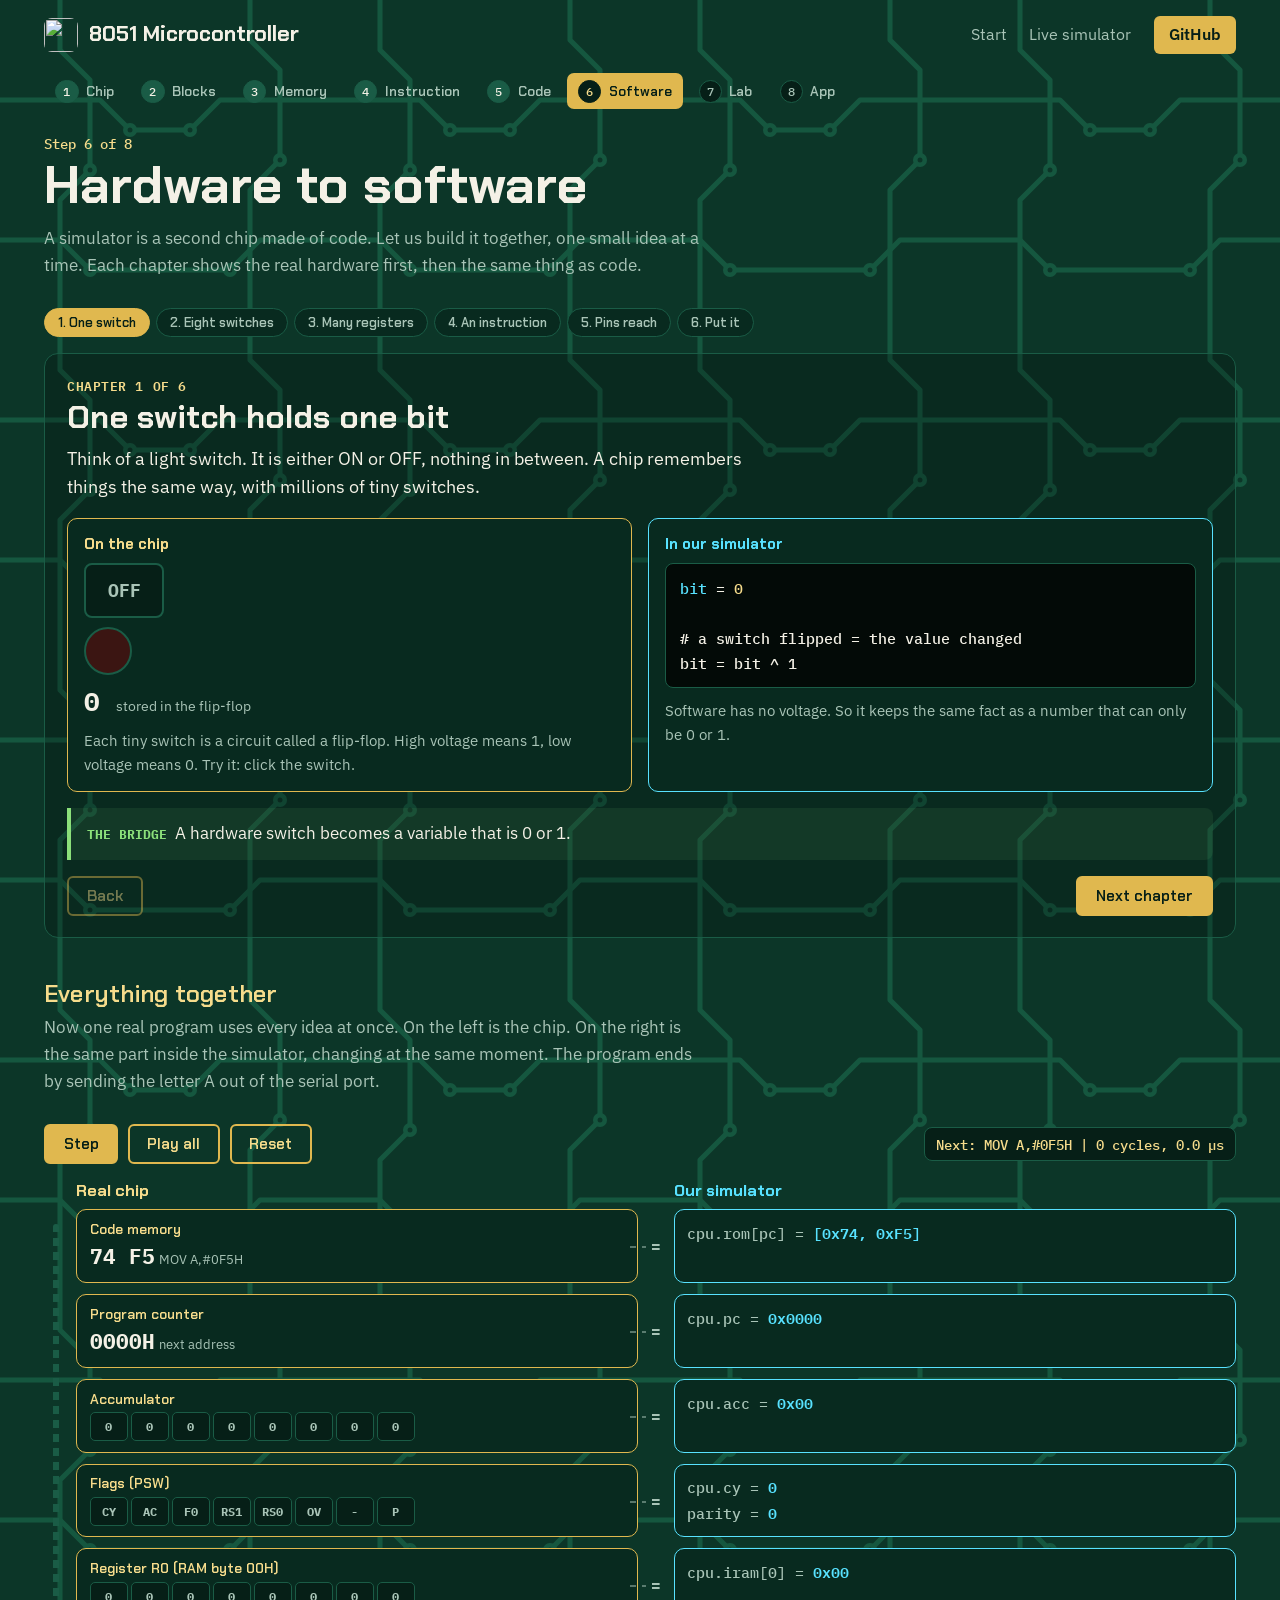
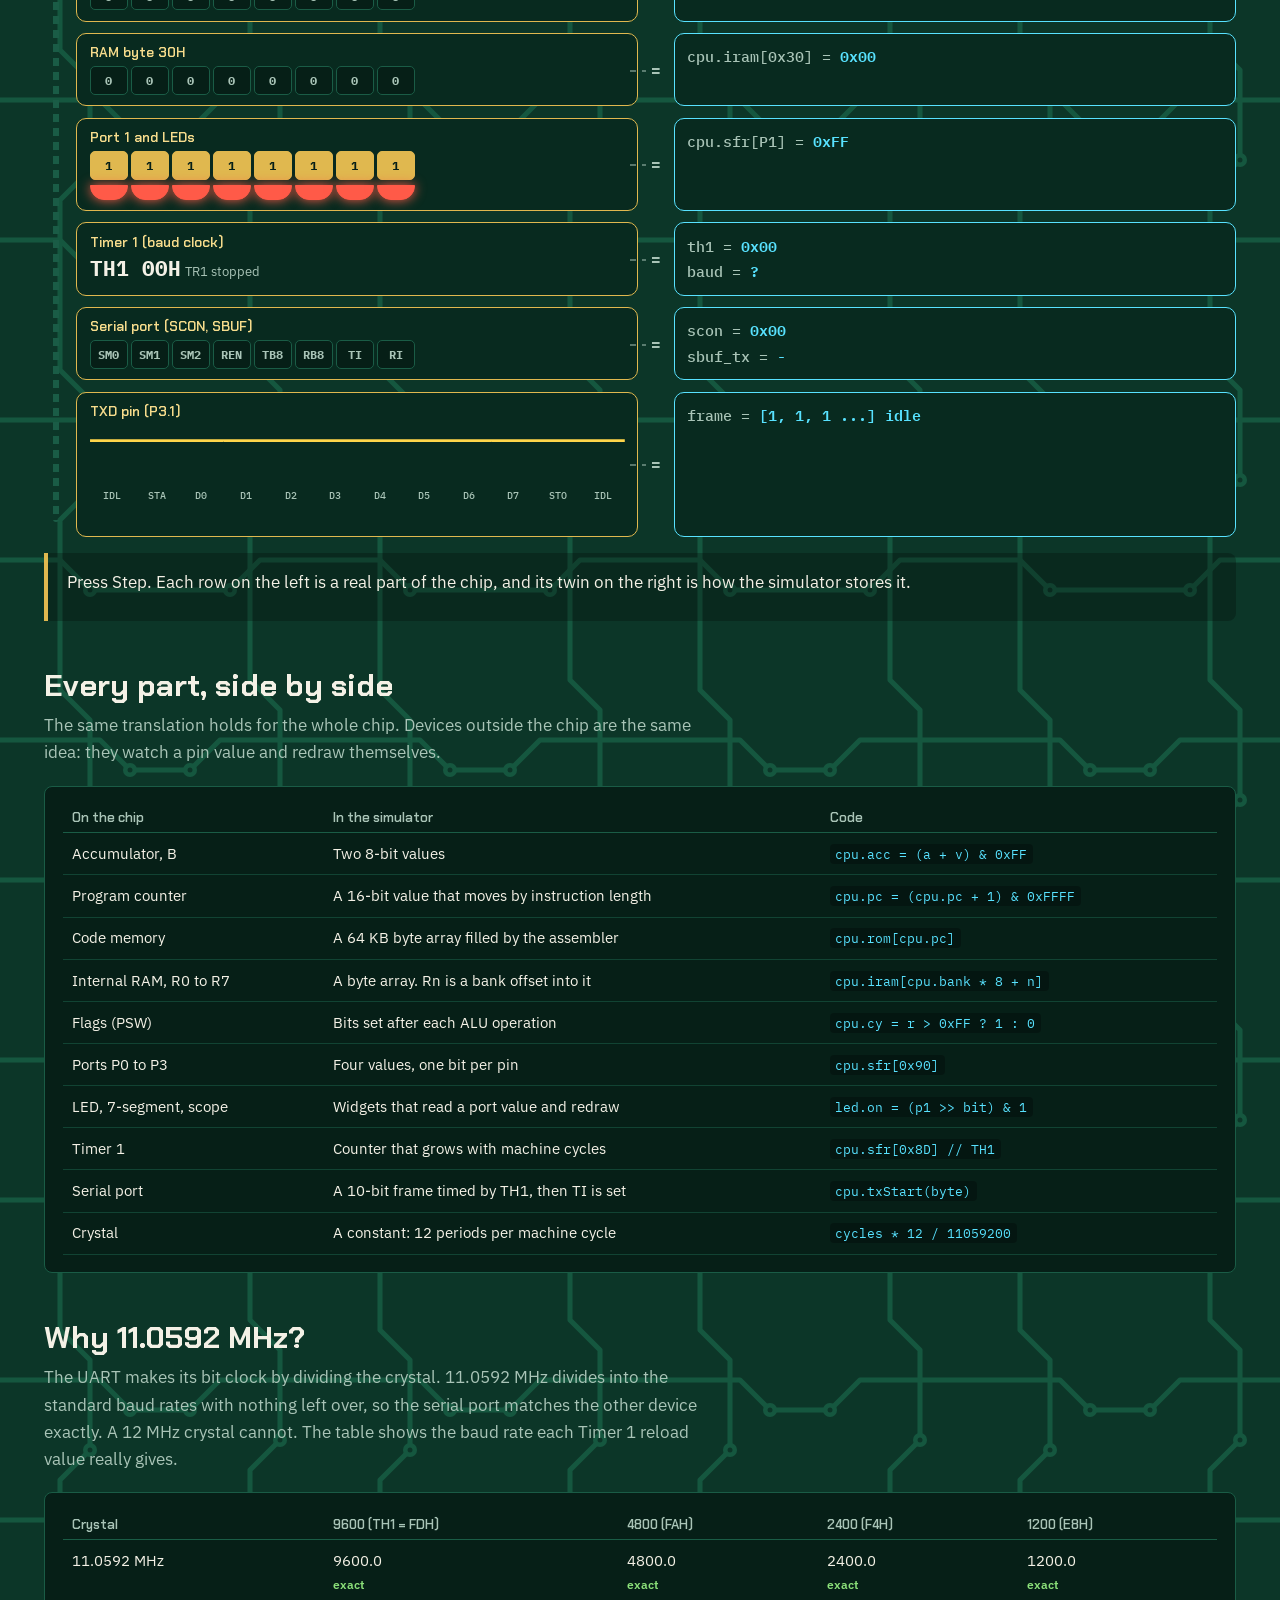
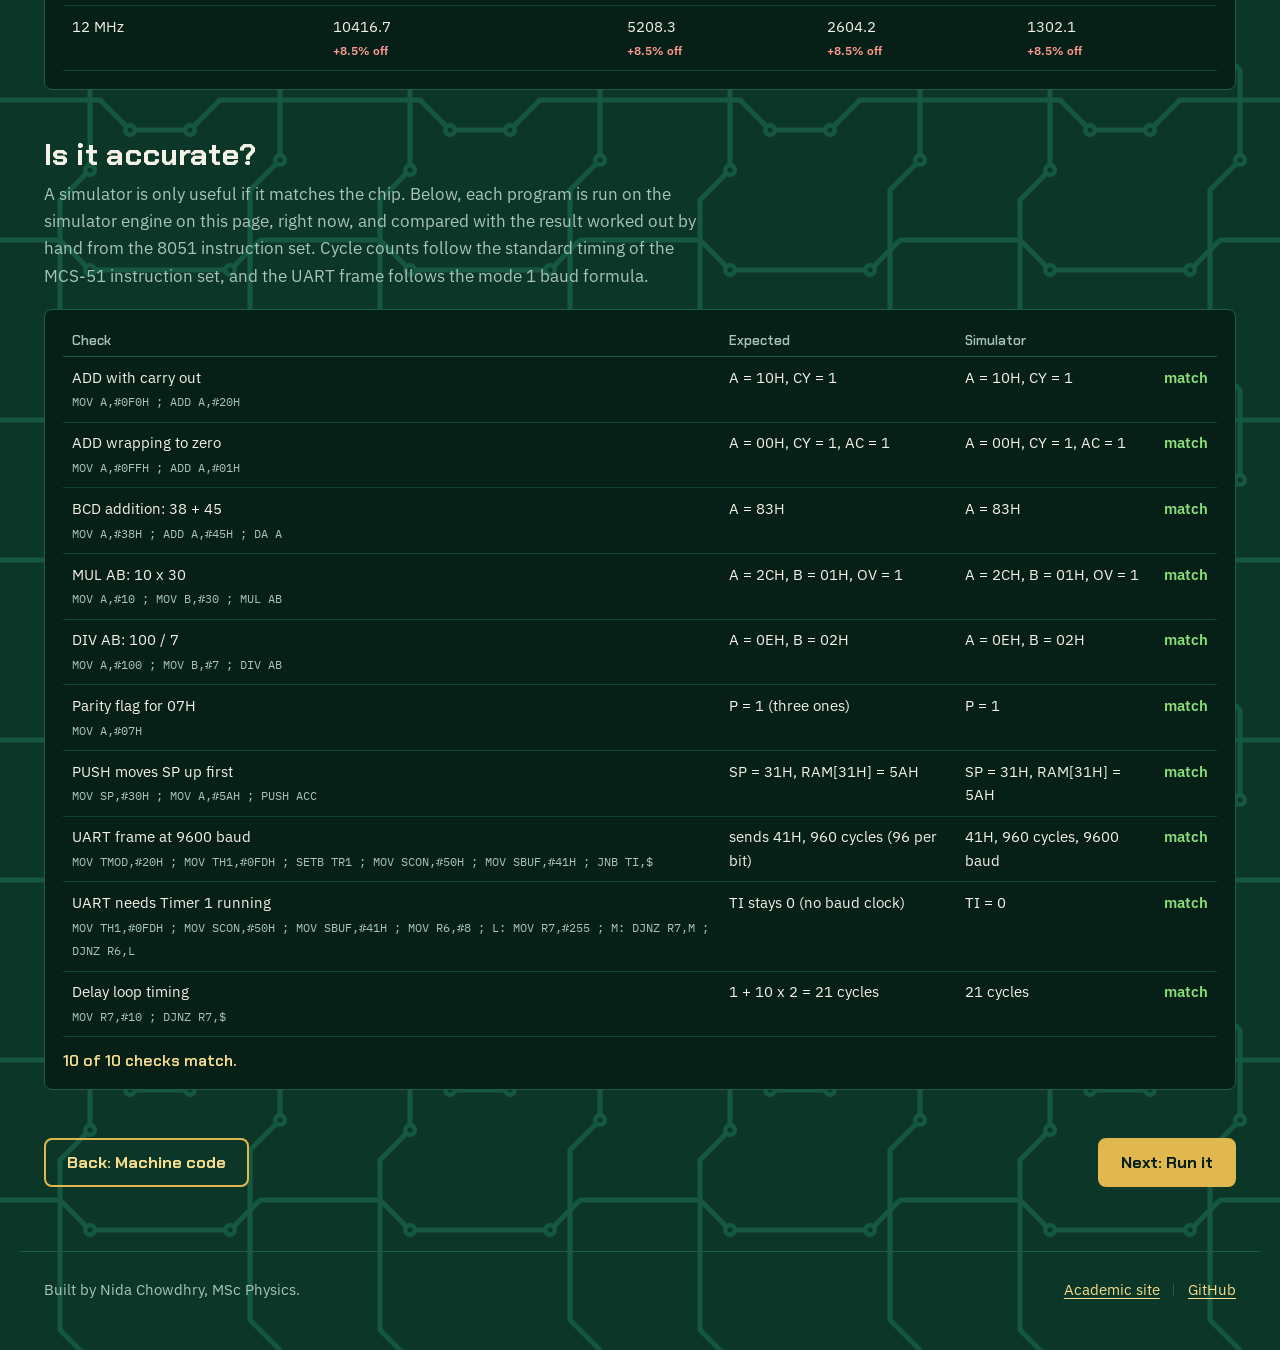
==== commit 9a4e4bfc: "Add files via upload" ====
--- a/model.html
+++ b/model.html
@@ -11,6 +11,7 @@
   <link href="https://fonts.googleapis.com/css2?family=Chakra+Petch:wght@500;600;700&family=IBM+Plex+Mono:wght@400;500&family=IBM+Plex+Sans:wght@400;600&display=swap" rel="stylesheet">
   <link rel="stylesheet" href="style.css">
   <link rel="stylesheet" href="model.css">
+  <link rel="stylesheet" href="story.css">
 </head>
 <body data-page="model">
 
@@ -32,15 +33,12 @@
   <p class="count">Step 6 of 8</p>
   <h1>Hardware to software</h1>
 
-  <p class="lede">A simulator is a second chip made of code. Three ideas are enough to build it.</p>
-  <div class="rules">
-    <div class="rule"><i>1</i><h3>A part becomes a value</h3><p>A register is one number kept to 8 bits. Memory is an array of bytes. A pin is one bit of a port value.</p></div>
-    <div class="rule"><i>2</i><h3>A behaviour becomes a function</h3><p>Each opcode is a few lines that read and change those values, exactly as the chip's logic would.</p></div>
-    <div class="rule"><i>3</i><h3>Time becomes a counter</h3><p>Every instruction adds its machine cycles. Timers and the UART simply count those cycles.</p></div>
-  </div>
+  <p class="lede">A simulator is a second chip made of code. Let us build it together, one small idea at a time. Each chapter shows the real hardware first, then the same thing as code.</p>
+  <div id="story"></div>
 
-  <h2 class="mini" style="font-size:1.3rem;margin-top:0">See it happen</h2>
-  <p class="lede">Step through one real program. On the left is the chip. On the right is the same part inside the simulator, changing at the same moment. The program ends by sending the letter A out of the serial port.</p>
+  <div id="demoTop" style="scroll-margin-top:1rem"></div>
+  <h2 class="mini" style="font-size:1.5rem;margin-top:2.5rem">Everything together</h2>
+  <p class="lede">Now one real program uses every idea at once. On the left is the chip. On the right is the same part inside the simulator, changing at the same moment. The program ends by sending the letter A out of the serial port.</p>
 
   <div class="tw-ctl">
     <button id="step" type="button">Step</button>
@@ -112,5 +110,6 @@
 <script src="sim.js"></script>
 <script src="pages.js"></script>
 <script src="model.js"></script>
+<script src="story.js"></script>
 </body>
 </html>
--- a/story.css
+++ b/story.css
@@ -0,0 +1,36 @@
+/* Guided lesson on the Hardware to software page */
+.st-dots{display:flex;gap:.4rem;flex-wrap:wrap;margin:0 0 1rem}
+.st-dot{font:600 .8rem var(--display);color:var(--muted);background:var(--mask-dark);border:1px solid var(--edge);border-radius:999px;padding:.3rem .8rem;cursor:pointer}
+.st-dot.on{background:var(--gold);color:var(--mask-deep);border-color:var(--gold)}.st-dot.done{color:var(--gold-hi);border-color:var(--gold)}
+.st-card{background:rgba(0,0,0,.22);border:1px solid var(--edge);border-radius:14px;padding:1.3rem 1.4rem}
+.st-kicker{margin:0;font:600 .8rem var(--mono);color:var(--gold-hi);letter-spacing:.04em}
+.st-card h2{font:700 clamp(1.5rem,3vw,2rem)/1.1 var(--display);margin:.2rem 0 .6rem;color:var(--silk)}
+.st-story{font-size:1.1rem;max-width:62ch;margin:0 0 1.1rem}
+.st-two{display:grid;grid-template-columns:1fr 1fr;gap:1rem}
+.st-hw,.st-sw{border-radius:10px;padding:.9rem 1rem;background:var(--mask-dark);border:1px solid var(--edge)}
+.st-hw{border-color:var(--gold)}.st-sw{border-color:var(--ch2)}
+.st-hw>b,.st-sw>b{display:block;font:700 .95rem var(--display);margin-bottom:.6rem}
+.st-hw>b{color:var(--gold-hi)}.st-sw>b{color:var(--ch2)}
+.st-note{margin:.7rem 0 0;color:var(--muted);font-size:.92rem}
+.st-code{margin:0;background:#030a07;border:1px solid var(--edge);border-radius:8px;padding:.7rem .9rem;font:500 .95rem/1.65 var(--mono);color:var(--silk);white-space:pre-wrap;min-height:5.2rem}
+.st-code em{color:var(--ch2);font-style:normal}.st-code u{color:var(--gold-hi);text-decoration:none}
+.st-bridge{margin:1rem 0 0;padding:.8rem 1rem;border-left:4px solid #8be07a;background:rgba(139,224,122,.08);border-radius:0 8px 8px 0}
+.st-bridge i{font:700 .8rem var(--mono);color:#8be07a;font-style:normal;margin-right:.5rem}
+.st-nav{display:flex;justify-content:space-between;gap:.6rem;margin-top:1rem}
+.st-bits{display:flex;gap:4px;flex-wrap:wrap}
+.st-b{width:2.6rem;height:3rem;border-radius:8px;border:2px solid var(--edge);background:var(--mask-deep);color:var(--muted);font:700 1.1rem var(--mono);cursor:pointer;padding:0}
+.st-b.on{background:var(--gold);border-color:var(--gold);color:var(--mask-deep)}
+.st-b small{display:block;font:500 .6rem var(--mono);opacity:.8}
+.st-big{font:700 1.6rem var(--mono);color:var(--silk)}.st-big small{font:400 .85rem var(--body);color:var(--muted)}
+.st-bulb{width:3rem;height:3rem;border-radius:50%;background:var(--led-off);border:2px solid var(--edge);margin:.6rem 0;transition:.2s}
+.st-bulb.on{background:var(--led-on);box-shadow:0 0 22px var(--led-on);border-color:var(--led-on)}
+.st-row{display:flex;gap:.5rem;flex-wrap:wrap;margin-top:.7rem;align-items:center}
+.st-mem{display:grid;grid-template-columns:repeat(8,1fr);gap:4px}
+.st-cell{border:2px solid var(--edge);background:var(--mask-deep);border-radius:6px;padding:.25rem 0;text-align:center;font:600 .85rem var(--mono);color:var(--silk);cursor:pointer}
+.st-cell small{display:block;color:var(--muted);font-size:.6rem}.st-cell.sel{border-color:var(--gold);background:#3a3210}
+.st-in{width:3.4rem;font:600 1rem var(--mono);color:var(--silk);background:var(--mask-deep);border:1px solid var(--edge);border-radius:6px;padding:.4rem;text-align:center}
+.st-ins{display:flex;flex-direction:column;gap:3px;margin-bottom:.6rem}
+.st-i{display:flex;gap:.8rem;font:500 .95rem var(--mono);padding:.25rem .5rem;border-radius:6px;color:var(--muted)}.st-i.on{background:#3a3210;color:var(--silk)}.st-i b{color:var(--gold-hi);min-width:4.5rem}
+.st-chain{display:flex;flex-wrap:wrap;gap:.4rem;align-items:center}.st-chain span{background:var(--mask-deep);border:1px solid var(--gold);border-radius:8px;padding:.35rem .6rem;font:600 .85rem var(--display)}.st-chain i{color:var(--muted);font-style:normal}
+.st-leds{display:flex;gap:4px;margin-top:.5rem}.st-led{width:2.6rem;height:.9rem;border-radius:0 0 14px 14px;background:var(--led-off);border:1px solid var(--edge)}.st-led.on{background:var(--led-on);box-shadow:0 0 12px var(--led-on)}
+@media(max-width:760px){.st-two{grid-template-columns:1fr}.st-b{width:2rem;height:2.6rem}.st-mem{grid-template-columns:repeat(4,1fr)}}
